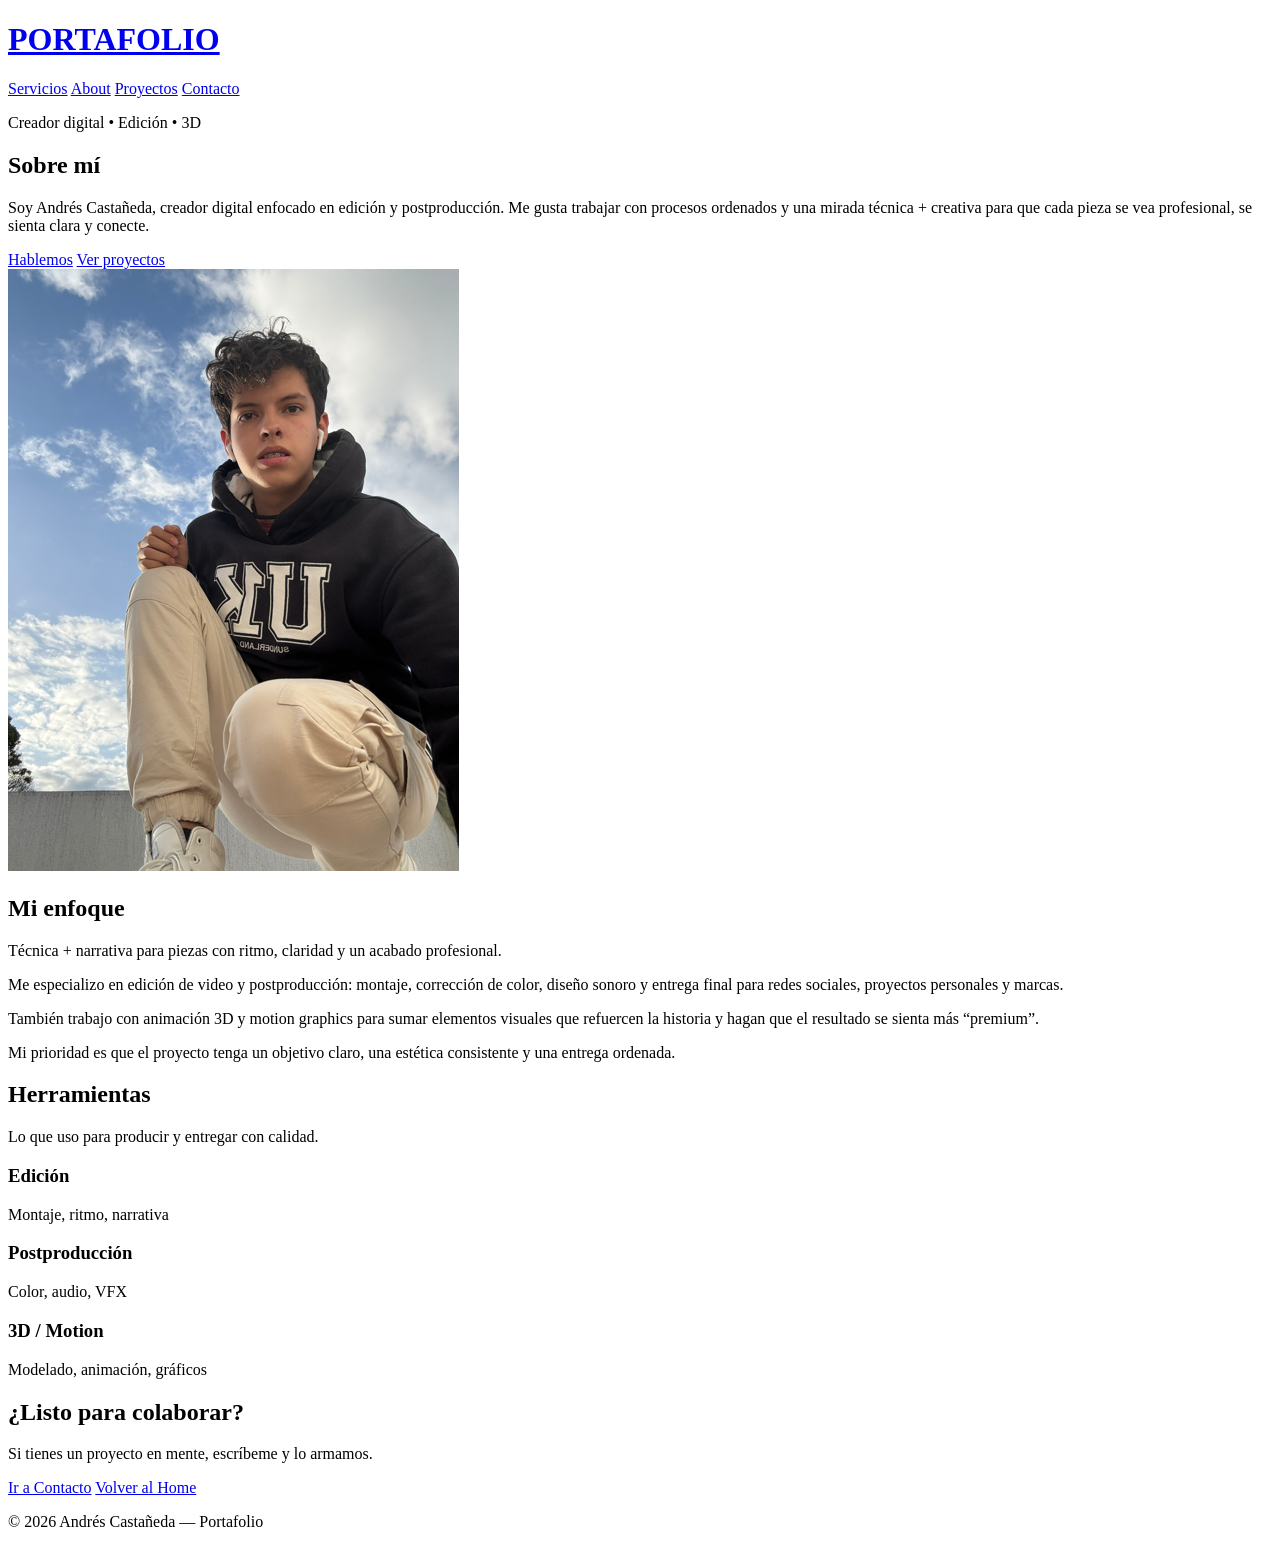
==== about-me.html @ d709783d "initial commit añadí los archivos originales de codepen" ====
<!DOCTYPE html>
<html lang="es">
<head>
  <meta charset="UTF-8" />
  <meta http-equiv="X-UA-Compatible" content="IE=edge" />
  <meta name="viewport" content="width=device-width, initial-scale=1.0" />
  <title>About - Andrés</title>
  <link rel="stylesheet" href="./Styles/about_me.css" />
</head>

<body>

  <header class="header">
    <div class="wrap header__inner">
      <h1 class="logo">
        <a href="index.html">PORTAFOLIO</a>
      </h1>

      <nav class="menu">
        <a href="index.html#servicios">Servicios</a>
        <a href="about.html" class="menu__cta" aria-current="page">About</a>
        <a href="index.html#proyectos">Proyectos</a>
        <a href="index.html#contacto">Contacto</a>
      </nav>
    </div>
  </header>

  <main>

    <section class="hero">
      <div class="wrap hero__grid">

        <div class="card hero__text">
          <p class="badge">Creador digital • Edición • 3D</p>
          <h2 class="hero__title">Sobre mí</h2>

          <p class="hero__paragraph">
            Soy Andrés Castañeda, creador digital enfocado en edición y postproducción. Me gusta trabajar con procesos
            ordenados y una mirada técnica + creativa para que cada pieza se vea profesional, se sienta clara y conecte.
          </p>

          <div class="buttons">
            <a class="btn btn--primary" href="index.html#contacto">Hablemos</a>
            <a class="btn btn--ghost" href="index.html#proyectos">Ver proyectos</a>
          </div>
        </div>

        <div class="card hero__image">
          <img
            src="./multimedia/Captura de pantalla 2026-04-11 182406.png"
            alt="Ilustración de una persona"
          />
        </div>

      </div>
    </section>

    <section class="section">
      <div class="wrap section__grid">

        <div class="section__title">
          <h2>Mi enfoque</h2>
          <p class="muted">
            Técnica + narrativa para piezas con ritmo, claridad y un acabado profesional.
          </p>
        </div>

        <div class="card section__content">
          <p>
            Me especializo en edición de video y postproducción: montaje, corrección de color, diseño sonoro
            y entrega final para redes sociales, proyectos personales y marcas.
          </p>

          <p>
            También trabajo con animación 3D y motion graphics para sumar elementos visuales que refuercen la historia
            y hagan que el resultado se sienta más “premium”.
          </p>

          <p>
            Mi prioridad es que el proyecto tenga un objetivo claro, una estética consistente y una entrega ordenada.
          </p>
        </div>

      </div>
    </section>

    <!--
    <section class="section section--compact">
      <div class="wrap stats">
        <div class="stat card">
          <h3>72</h3>
          <p class="muted">proyectos finalizados</p>
        </div>

        <div class="stat card">
          <h3>3</h3>
          <p class="muted">años de experiencia</p>
        </div>

        <div class="stat card">
          <h3>29</h3>
          <p class="muted">clientes</p>
        </div>
      </div>
    </section>
    -->

    <section class="section">
      <div class="wrap">
        <div class="section__head">
          <h2>Herramientas</h2>
          <p class="muted">Lo que uso para producir y entregar con calidad.</p>
        </div>

        <div class="grid-3">
          <article class="card service">
            <h3>Edición</h3>
            <p class="muted">Montaje, ritmo, narrativa</p>
          </article>

          <article class="card service">
            <h3>Postproducción</h3>
            <p class="muted">Color, audio, VFX</p>
          </article>

          <article class="card service">
            <h3>3D / Motion</h3>
            <p class="muted">Modelado, animación, gráficos</p>
          </article>
        </div>
      </div>
    </section>

    <section class="section section--footer">
      <div class="wrap">
        <div class="section__head">
          <h2>¿Listo para colaborar?</h2>
          <p class="muted">Si tienes un proyecto en mente, escríbeme y lo armamos.</p>
        </div>

        <div class="buttons">
          <a class="btn btn--primary" href="index.html#contacto">Ir a Contacto</a>
          <a class="btn btn--ghost" href="index.html">Volver al Home</a>
        </div>

        <footer class="footer">
          <p class="muted">© 2026 Andrés Castañeda — Portafolio</p>
        </footer>
      </div>
    </section>

  </main>

</body>
</html>
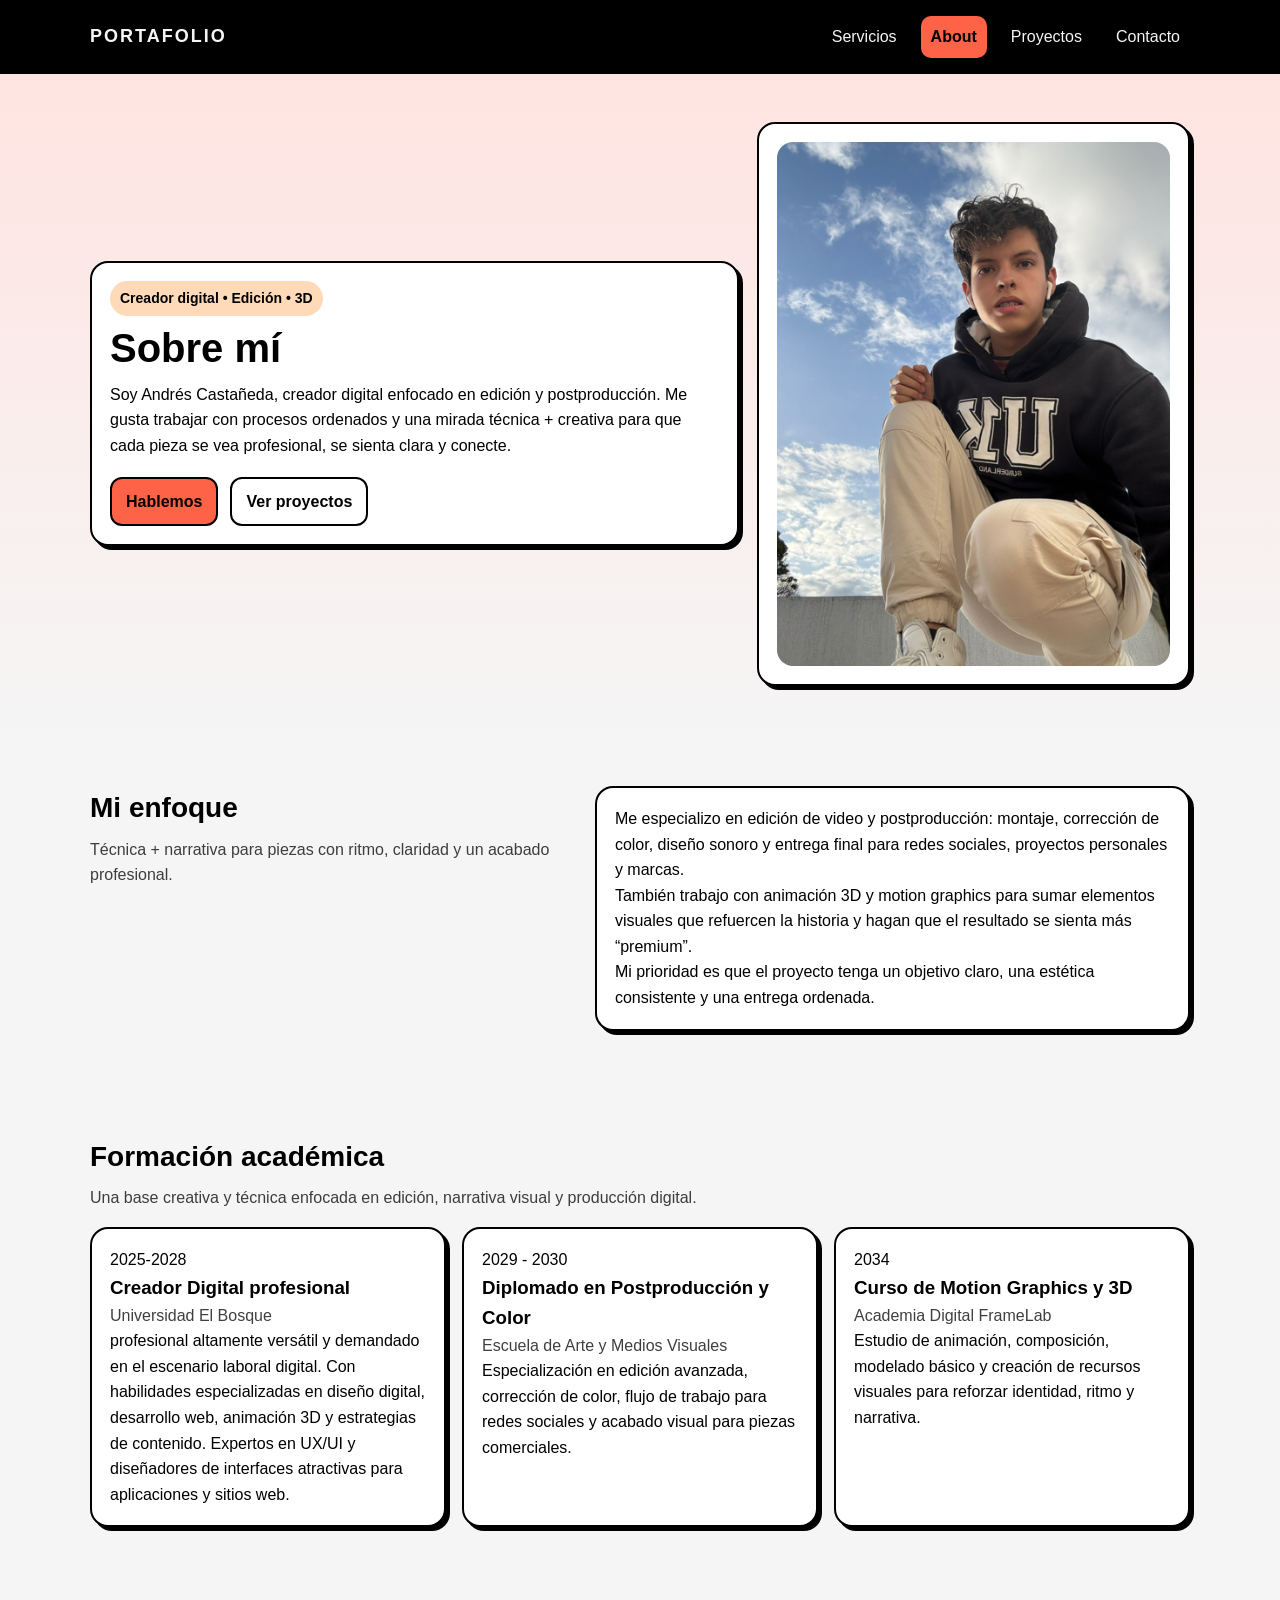
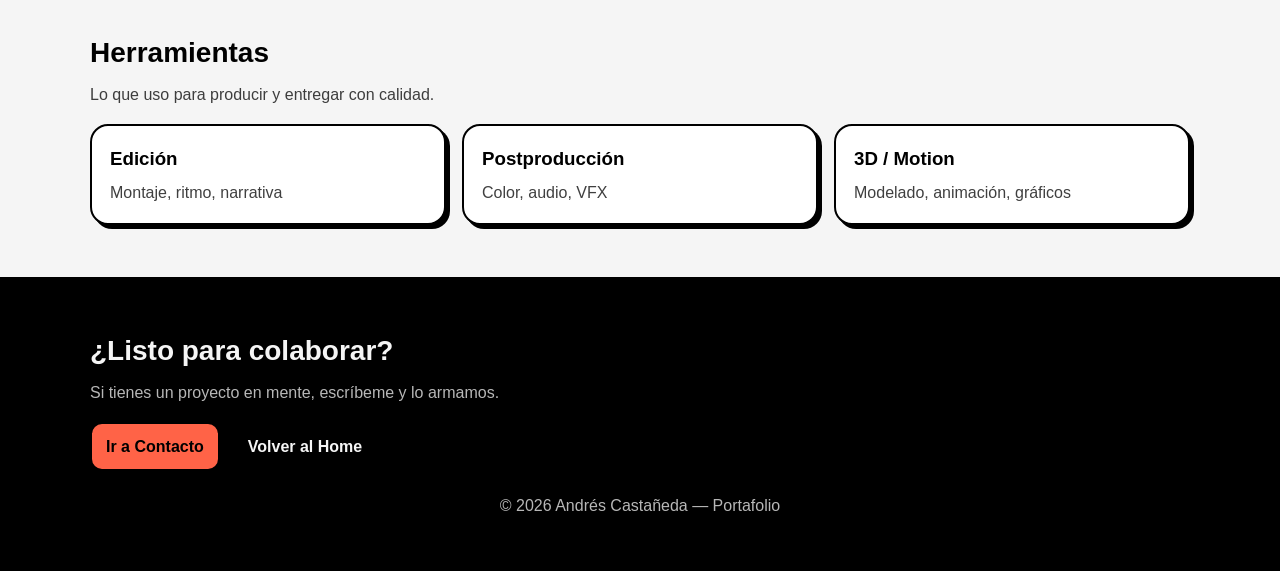
==== commit 1823f6ba: "correcion enlace css y seccion formacion corregi el link de el css y seccion de formacion profesiona" ====
--- a/about-me.html
+++ b/about-me.html
@@ -5,7 +5,7 @@
   <meta http-equiv="X-UA-Compatible" content="IE=edge" />
   <meta name="viewport" content="width=device-width, initial-scale=1.0" />
   <title>About - Andrés</title>
-  <link rel="stylesheet" href="./Styles/about_me.css" />
+  <link rel="stylesheet" href="./styles/about-me.css" />
 </head>
 
 <body>
@@ -84,6 +84,48 @@
       </div>
     </section>
 
+    <section class="section">
+  <div class="wrap">
+    <div class="section__head">
+      <h2>Formación académica</h2>
+      <p class="muted">Una base creativa y técnica enfocada en edición, narrativa visual y producción digital.</p>
+    </div>
+
+    <div class="grid-3">
+      <article class="card study">
+        <span class="study__year">2025-2028</span>
+        <h3>Creador Digital profesional</h3>
+        <p class="muted">Universidad El Bosque</p>
+        <p>
+          profesional altamente versátil y demandado en el escenario laboral digital. Con habilidades especializadas en diseño digital, desarrollo web, animación 3D y estrategias de contenido. Expertos en UX/UI y diseñadores de interfaces atractivas para aplicaciones y sitios web.
+        </p>
+      </article>
+
+      <article class="card study">
+        <span class="study__year">2029 - 2030</span>
+        <h3>Diplomado en Postproducción y Color</h3>
+        <p class="muted">Escuela de Arte y Medios Visuales</p>
+        <p>
+          Especialización en edición avanzada, corrección de color, flujo de trabajo
+          para redes sociales y acabado visual para piezas comerciales.
+        </p>
+      </article>
+
+      <article class="card study">
+        <span class="study__year">2034</span>
+        <h3>Curso de Motion Graphics y 3D</h3>
+        <p class="muted">Academia Digital FrameLab</p>
+        <p>
+          Estudio de animación, composición, modelado básico y creación de recursos
+          visuales para reforzar identidad, ritmo y narrativa.
+        </p>
+      </article>
+    </div>
+  </div>
+</section>
+
+
+
     <!--
     <section class="section section--compact">
       <div class="wrap stats">
--- a/styles/about-me.css
+++ b/styles/about-me.css
@@ -0,0 +1,226 @@
+:root{
+  --negro: #000000;
+  --durazno: #FFDAB9;
+  --tomate: #FF6347;
+  --gris: #F5F5F5;
+  --rosado: #FFE4E1;
+  }
+
+*{
+  box-sizing: border-box;
+  margin: 0;
+  padding: 0;
+}
+
+body{
+  font-family: Arial, helvetica, sans-serif;
+  background: var(--gris);
+  color: var(--negro);
+  line-height: 1.6;
+}
+.wrap{
+  width: 92%;
+  max-width: 1100px;
+  margin: 0 auto;
+}
+a{
+  color: inherit;
+  text-decoration: none;
+}
+.muted{
+  opacity:0.75;
+}
+.header{
+  background: var(--negro);
+  color: var(--gris);
+  position: sticky;
+  top: 0;
+  z-index: 10;
+}
+.header__inner{
+  display: flex;
+  align-items: center;
+  justify-content: space-between;
+  padding: 16px 0;
+}
+.logo{
+  font-size: 18px;
+  letter-spacing: 2px;
+}
+.menu{
+  display: flex;
+  gap: 14px;
+  align-items: center;
+  flex-wrap: wrap;
+}
+.menu a{
+  padding: 8px 10px;
+  border-radius: 10px;
+}
+.menu a:hover{
+  background: rgba(255, 255, 255, 0.12);
+}
+.menu__cta{
+  background: var(--tomate);
+  color: var(--negro);
+  font-weight: bold;
+}
+.menu__cta:hover{
+  filter: brightness(0.95);
+}
+.hero{
+  padding: 48px 0;
+  background: linear-gradient(180deg, var(--rosado), var(--gris));
+}
+.hero__grid{
+  display: grid;
+  gap: 18px;
+  grid-template-columns: 1fr;
+}
+@media (min-width: 900px){
+  .hero__grid{
+    grid-template-columns: 1.2fr 0.8fr;
+    align-items: center;
+  }
+}
+.hero__title{
+  font-size: 40px;
+  line-height: 1.1;
+  margin: 10px 0 12px;
+}
+.hero__paragraph{
+  margin-bottom: 18px;
+}
+.badge{
+  display: inline-block;
+  background: var(--durazno);
+  color: var(--negro);
+  padding: 6px 10px;
+  border-radius: 999px;
+  font-size: 14px;
+  font-weight: bold;
+}
+.hero__image img{
+  width: 100%;
+  display: block;
+  border-radius: 16px;
+}
+.card{
+  background: white;
+  border: 2px solid var(--negro);
+  border-radius: 18px;
+  padding: 18px;
+  box-shadow: 4px 4px 0 var(--negro);
+}
+.buttons{
+  display: flex;
+  gap: 12px;
+  flex-wrap: wrap;
+}
+.btn{
+  display: inline-block;
+  padding: 10px 14px;
+  border-radius: 12px;
+  border: 2px solid var(--negro);
+  font-weight: bold;
+}
+.btn--primary{
+  background: var(--tomate);
+  color: var(--negro);
+}
+.btn--primary:hover{
+  filter: brightness(0.95);
+}
+
+.btn--ghost{
+  background: transparent;
+}
+.btn--ghost:hover{
+  background: var(--durazno);
+}
+.section{
+  padding: 52px 0;
+}
+.section--compact{
+  padding: 28px 0 52px;
+}
+.section__head,
+.section__title{
+  margin-bottom: 16px;
+}
+.section h2{
+  font-size: 28px;
+  margin-bottom: 16px;
+}
+.section h2{
+  font-size: 28px;
+  margin-bottom: 6px;
+}
+.section__grid{
+  display: grid;
+  gap: 18px;
+  grid-template-columns: 1fr;
+}
+@media (min-width: 900px){
+  .section__grid{
+    grid-template-columns: 0.9fr 1.1fr;
+    align-items: start;
+  }
+}
+
+.grid-3{
+  display: grid;
+  gap: 16px;
+  grid-template-columns: 1fr;
+  margin-top: 16px;
+}
+
+@media (min-width: 850px){
+  .grid-3{
+    grid-template-columns: repeat(3, 1fr);
+  }
+}
+
+.stats{
+  display: grid;
+  gap: 16px;
+  grid-template-columns: 1fr;
+}
+
+@media (min-width: 850px){
+  .stats{
+    grid-template-columns: repeat(3, 1fr);
+  }
+}
+
+.stat h3{
+  font-size: 34px;
+}
+.service h3,
+.project h3{
+  margin-bottom: 6px;
+}
+
+.project__thumb{
+  height: 140px;
+  background: var(--durazno);
+  border: 2px solid var(--negro);
+  border-radius: 14px;
+  margin-bottom: 12px;
+}
+.testimonial .quote{
+  font-size: 16px;
+}
+
+.section--footer{
+  background: var(--negro);
+  color: var(--gris);
+}
+.section--footer .card{
+  background: var(--rosado);
+  color: var(--negro);
+}
+.footer{
+  margin-top: 22px;
+  text-align: center;
+}
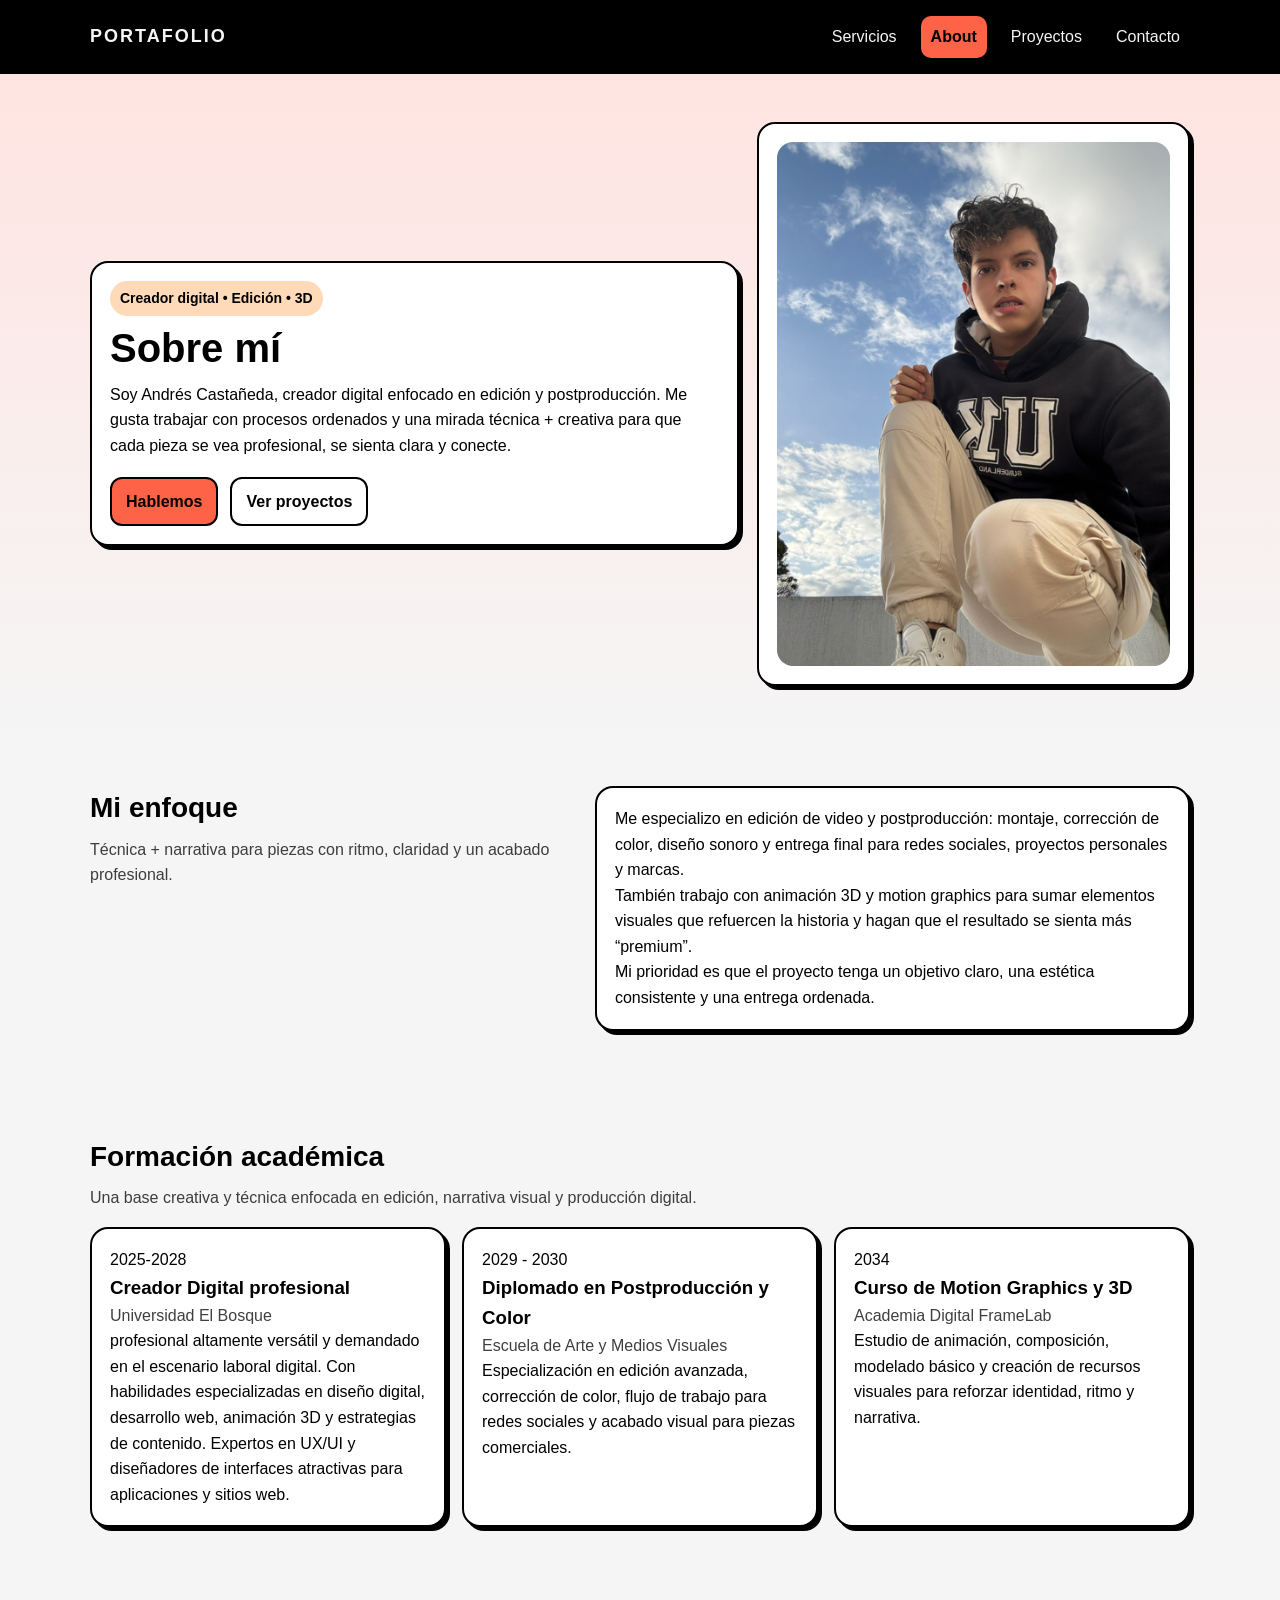
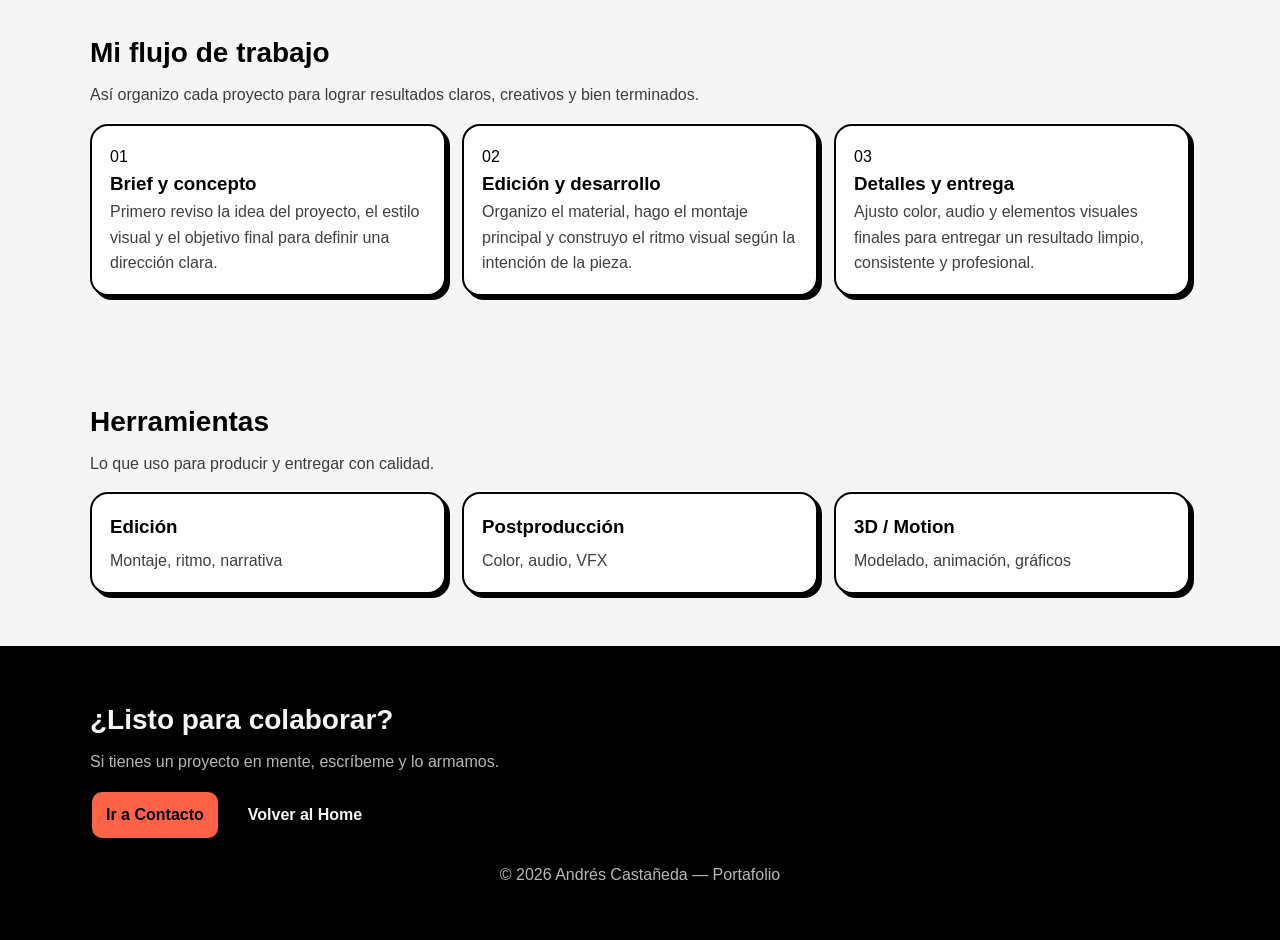
==== commit 057982e6: "seccion workflow nueva seccion de flujo de trabajo" ====
--- a/about-me.html
+++ b/about-me.html
@@ -124,7 +124,40 @@
   </div>
 </section>
 
-
+<section class="section">
+  <div class="wrap">
+    <div class="section__head">
+      <h2>Mi flujo de trabajo</h2>
+      <p class="muted">Así organizo cada proyecto para lograr resultados claros, creativos y bien terminados.</p>
+    </div>
+
+    <div class="grid-3">
+      <article class="card workflow">
+        <span class="workflow__number">01</span>
+        <h3>Brief y concepto</h3>
+        <p class="muted">
+          Primero reviso la idea del proyecto, el estilo visual y el objetivo final para definir una dirección clara.
+        </p>
+      </article>
+
+      <article class="card workflow">
+        <span class="workflow__number">02</span>
+        <h3>Edición y desarrollo</h3>
+        <p class="muted">
+          Organizo el material, hago el montaje principal y construyo el ritmo visual según la intención de la pieza.
+        </p>
+      </article>
+
+      <article class="card workflow">
+        <span class="workflow__number">03</span>
+        <h3>Detalles y entrega</h3>
+        <p class="muted">
+          Ajusto color, audio y elementos visuales finales para entregar un resultado limpio, consistente y profesional.
+        </p>
+      </article>
+    </div>
+  </div>
+</section>
 
     <!--
     <section class="section section--compact">
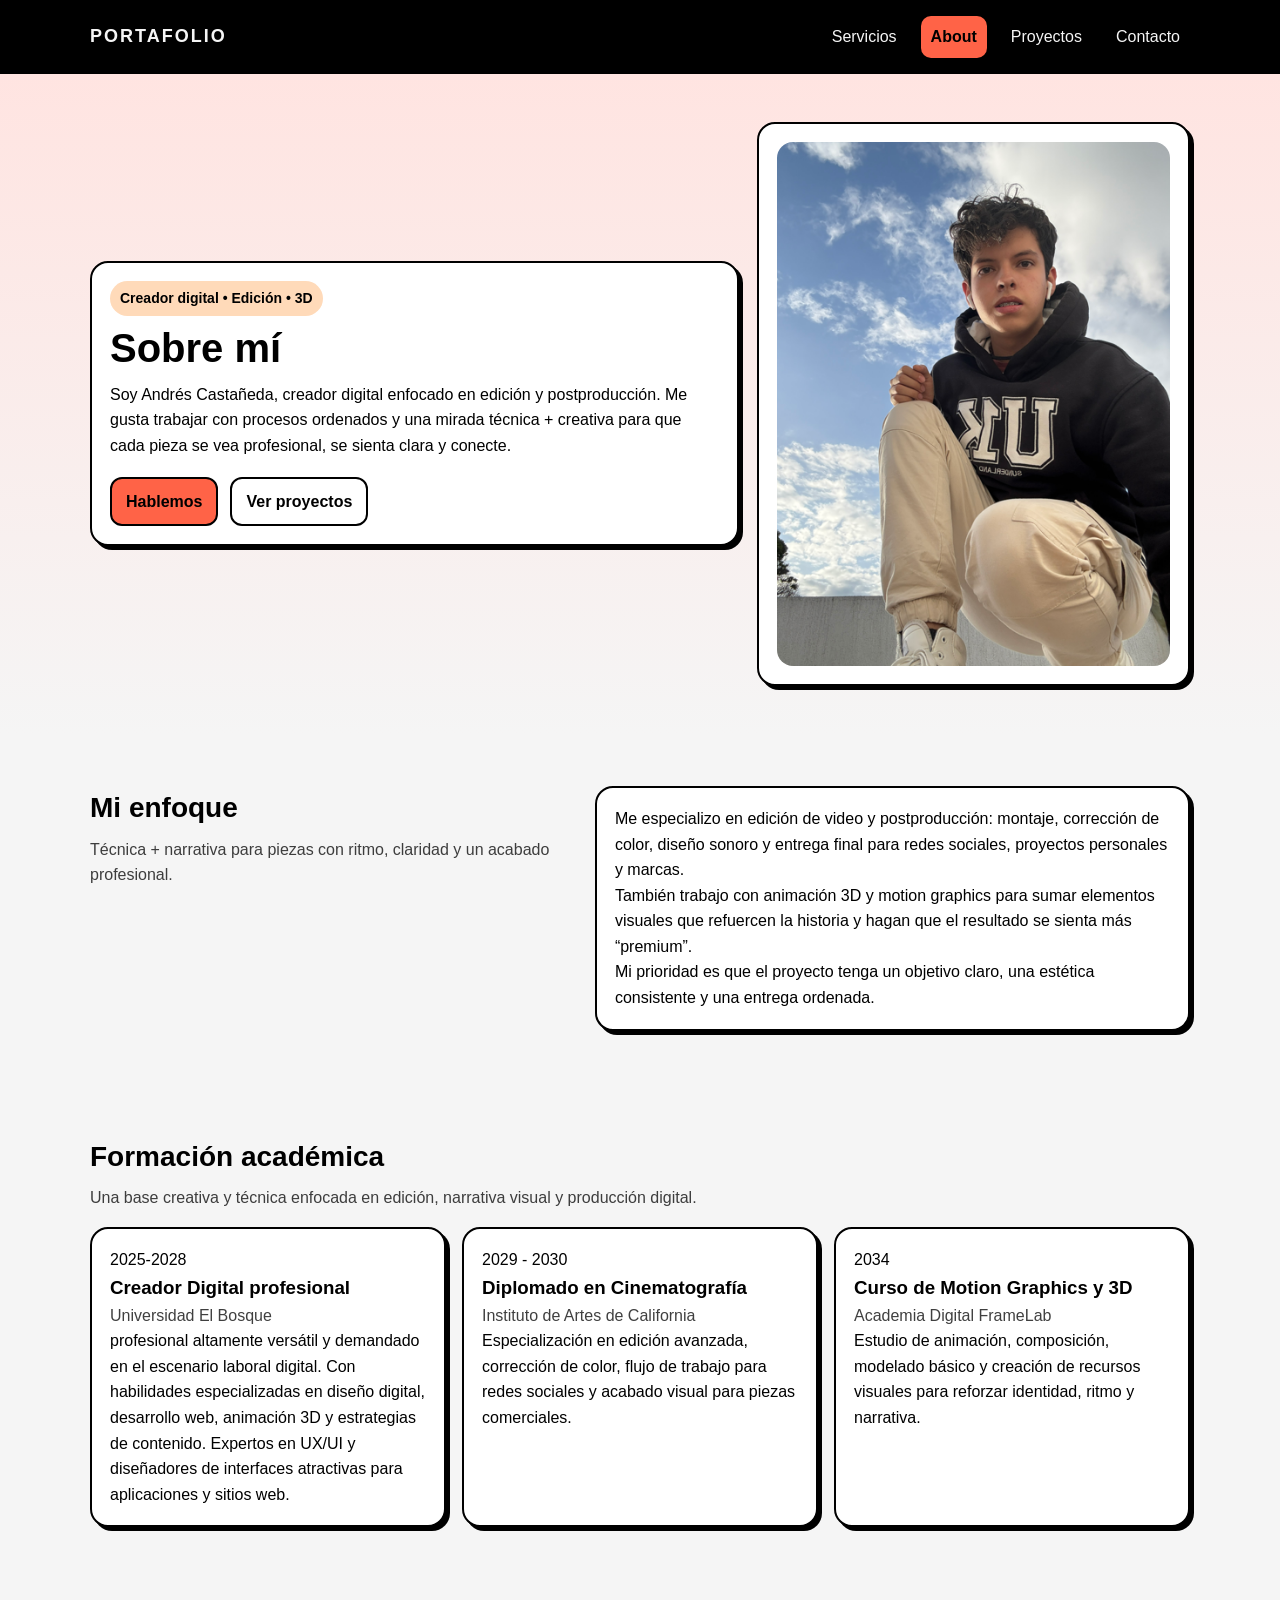
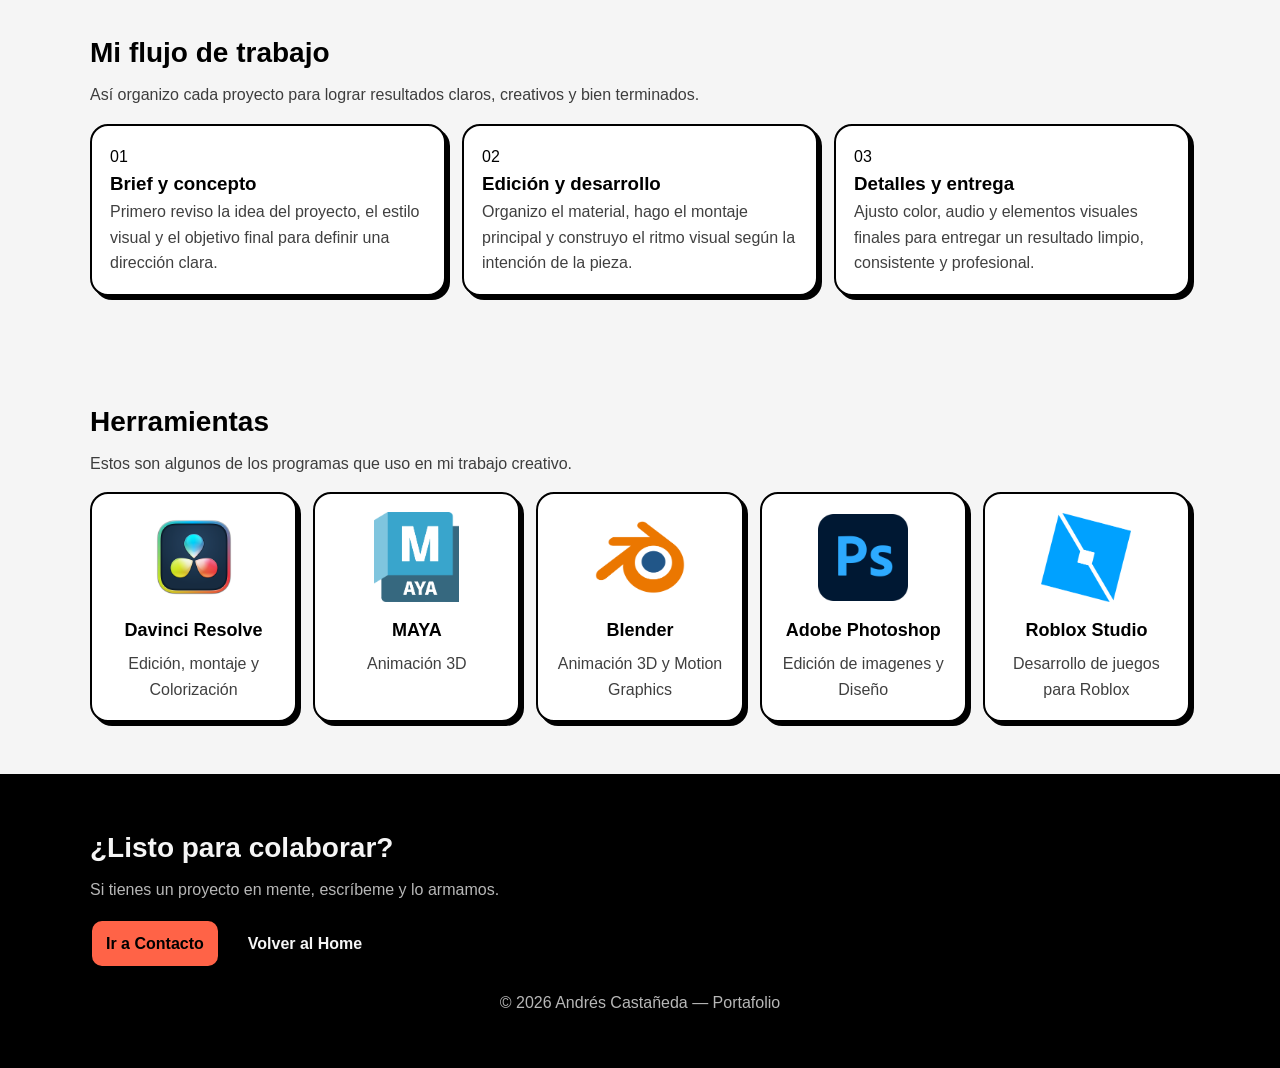
==== commit 212bd17f: "Texto en seccion de formacion más seccion de programas cambie textos y modifique la seccion de herra" ====
--- a/about-me.html
+++ b/about-me.html
@@ -103,8 +103,8 @@
 
       <article class="card study">
         <span class="study__year">2029 - 2030</span>
-        <h3>Diplomado en Postproducción y Color</h3>
-        <p class="muted">Escuela de Arte y Medios Visuales</p>
+        <h3>Diplomado en Cinematografía</h3>
+        <p class="muted">Instituto de Artes de California</p>
         <p>
           Especialización en edición avanzada, corrección de color, flujo de trabajo
           para redes sociales y acabado visual para piezas comerciales.
@@ -181,30 +181,55 @@
     -->
 
     <section class="section">
-      <div class="wrap">
-        <div class="section__head">
-          <h2>Herramientas</h2>
-          <p class="muted">Lo que uso para producir y entregar con calidad.</p>
-        </div>
-
-        <div class="grid-3">
-          <article class="card service">
-            <h3>Edición</h3>
-            <p class="muted">Montaje, ritmo, narrativa</p>
-          </article>
-
-          <article class="card service">
-            <h3>Postproducción</h3>
-            <p class="muted">Color, audio, VFX</p>
-          </article>
-
-          <article class="card service">
-            <h3>3D / Motion</h3>
-            <p class="muted">Modelado, animación, gráficos</p>
-          </article>
-        </div>
-      </div>
-    </section>
+  <div class="wrap">
+    <div class="section__head">
+      <h2>Herramientas</h2>
+      <p class="muted">Estos son algunos de los programas que uso en mi trabajo creativo.</p>
+    </div>
+
+    <div class="tools-grid">
+      <article class="card tool">
+        <div class="tool__logo">
+          <img src="./multimedia/DaVinci_Resolve_Studio.png" alt="Logo de davinci resolve">
+        </div>
+        <h3>Davinci Resolve</h3>
+        <p class="muted">Edición, montaje y Colorización</p>
+      </article>
+
+      <article class="card tool">
+        <div class="tool__logo">
+          <img src="./multimedia/autodesk-maya-seeklogo.png" alt="Logo de Maya">
+        </div>
+        <h3>MAYA</h3>
+        <p class="muted">Animación 3D</p>
+      </article>
+
+      <article class="card tool">
+        <div class="tool__logo">
+          <img src="./multimedia/Blender_logo_no_text.svg.png" alt="Logo de blender">
+        </div>
+        <h3>Blender</h3>
+        <p class="muted">Animación 3D y Motion Graphics</p>
+      </article>
+
+      <article class="card tool">
+        <div class="tool__logo">
+          <img src="./multimedia/Adobe_Photoshop_CC_icon.svg.png" alt="Logo de photoshop">
+        </div>
+        <h3>Adobe Photoshop</h3>
+        <p class="muted">Edición de imagenes y Diseño</p>
+      </article>
+
+      <article class="card tool">
+        <div class="tool__logo">
+          <img src="./multimedia/roblox-studio-seeklogo.png" alt="Logo de Roblox Studio">
+        </div>
+        <h3>Roblox Studio</h3>
+        <p class="muted">Desarrollo de juegos para Roblox</p>
+      </article>
+    </div>
+  </div>
+</section>
 
     <section class="section section--footer">
       <div class="wrap">
--- a/styles/about-me.css
+++ b/styles/about-me.css
@@ -223,4 +223,48 @@
 .footer{
   margin-top: 22px;
   text-align: center;
+}
+
+.tools-grid{
+  display: grid;
+  gap: 16px;
+  grid-template-columns: 1fr;
+  margin-top: 16px;
+}
+
+@media (min-width: 700px){
+  .tools-grid{
+    grid-template-columns: repeat(2, 1fr);
+  }
+}
+
+@media (min-width: 1000px){
+  .tools-grid{
+    grid-template-columns: repeat(5, 1fr);
+  }
+}
+
+.tool{
+  text-align: center;
+}
+
+.tool__logo{
+  width: 90px;
+  height: 90px;
+  margin: 0 auto 14px;
+  display: flex;
+  align-items: center;
+  justify-content: center;
+}
+
+.tool__logo img{
+  width: 100%;
+  height: 100%;
+  object-fit: contain;
+  display: block;
+}
+
+.tool h3{
+  font-size: 18px;
+  margin-bottom: 6px;
 }
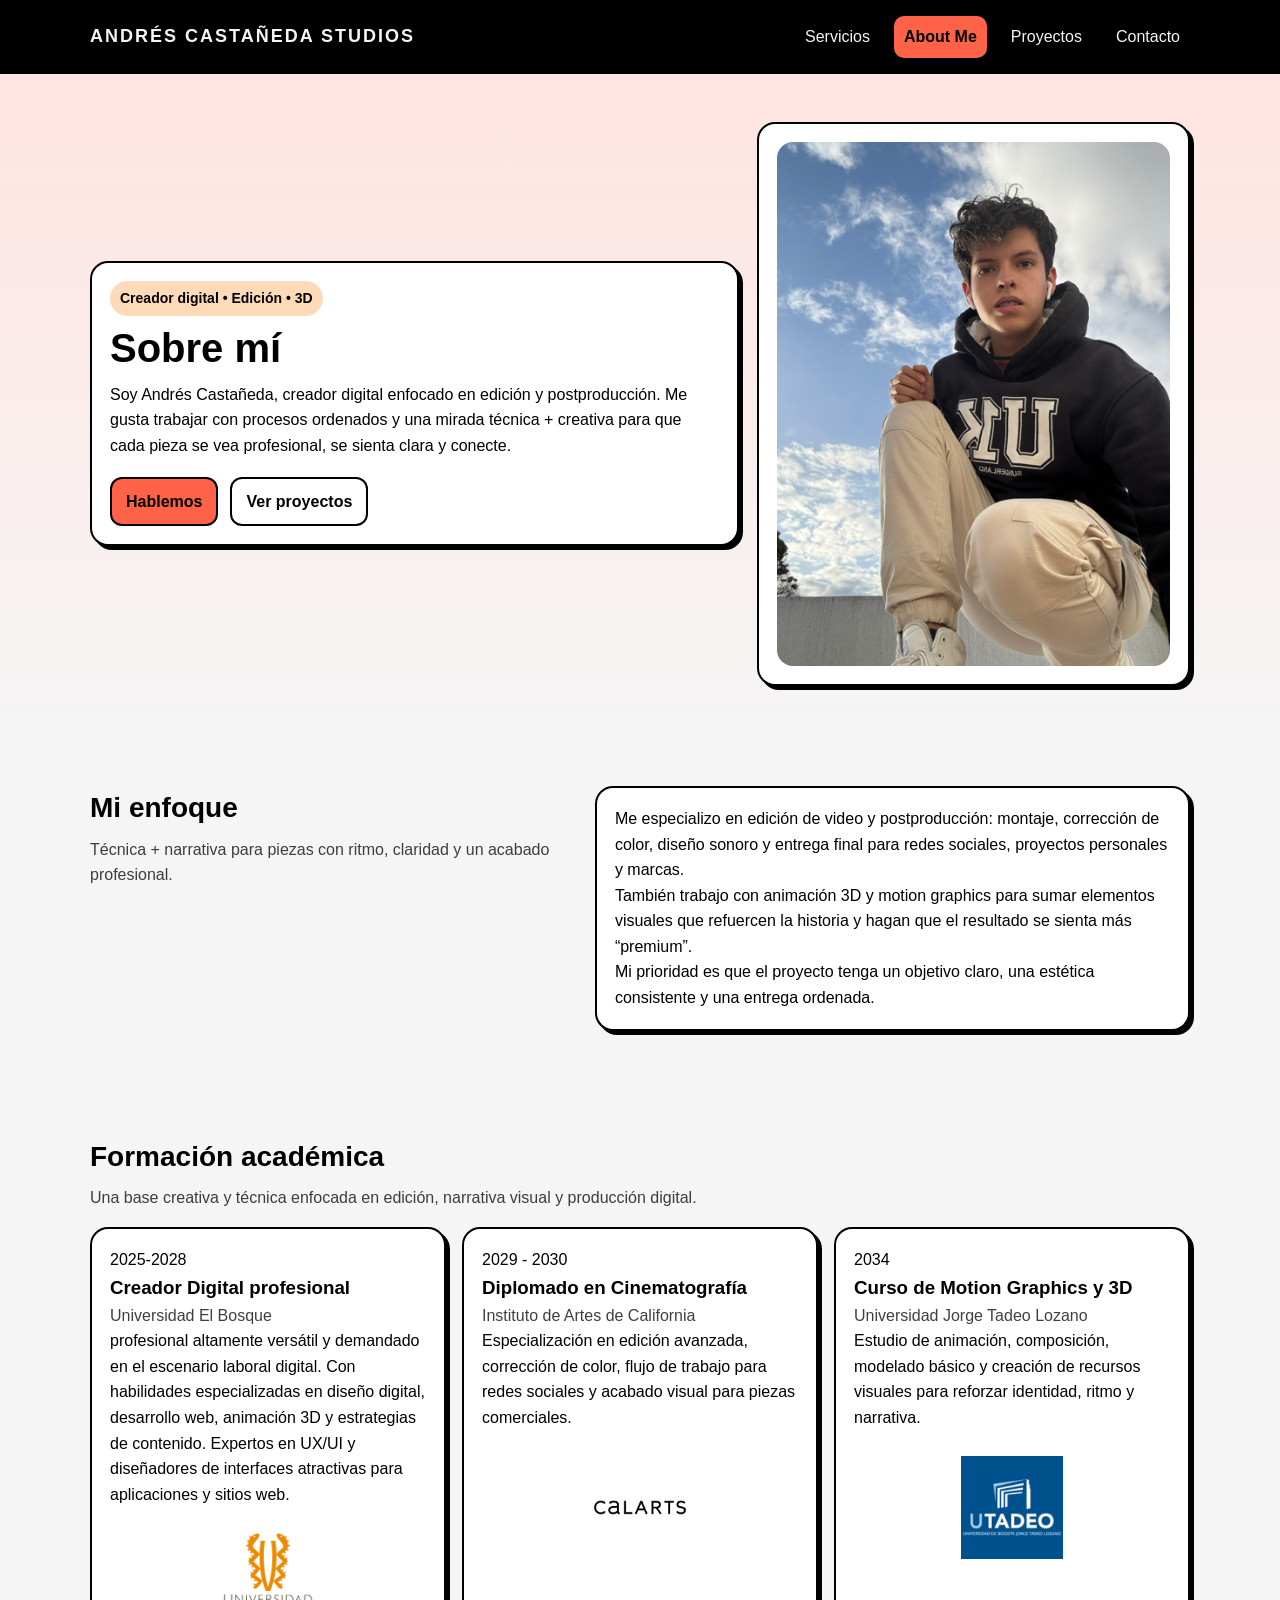
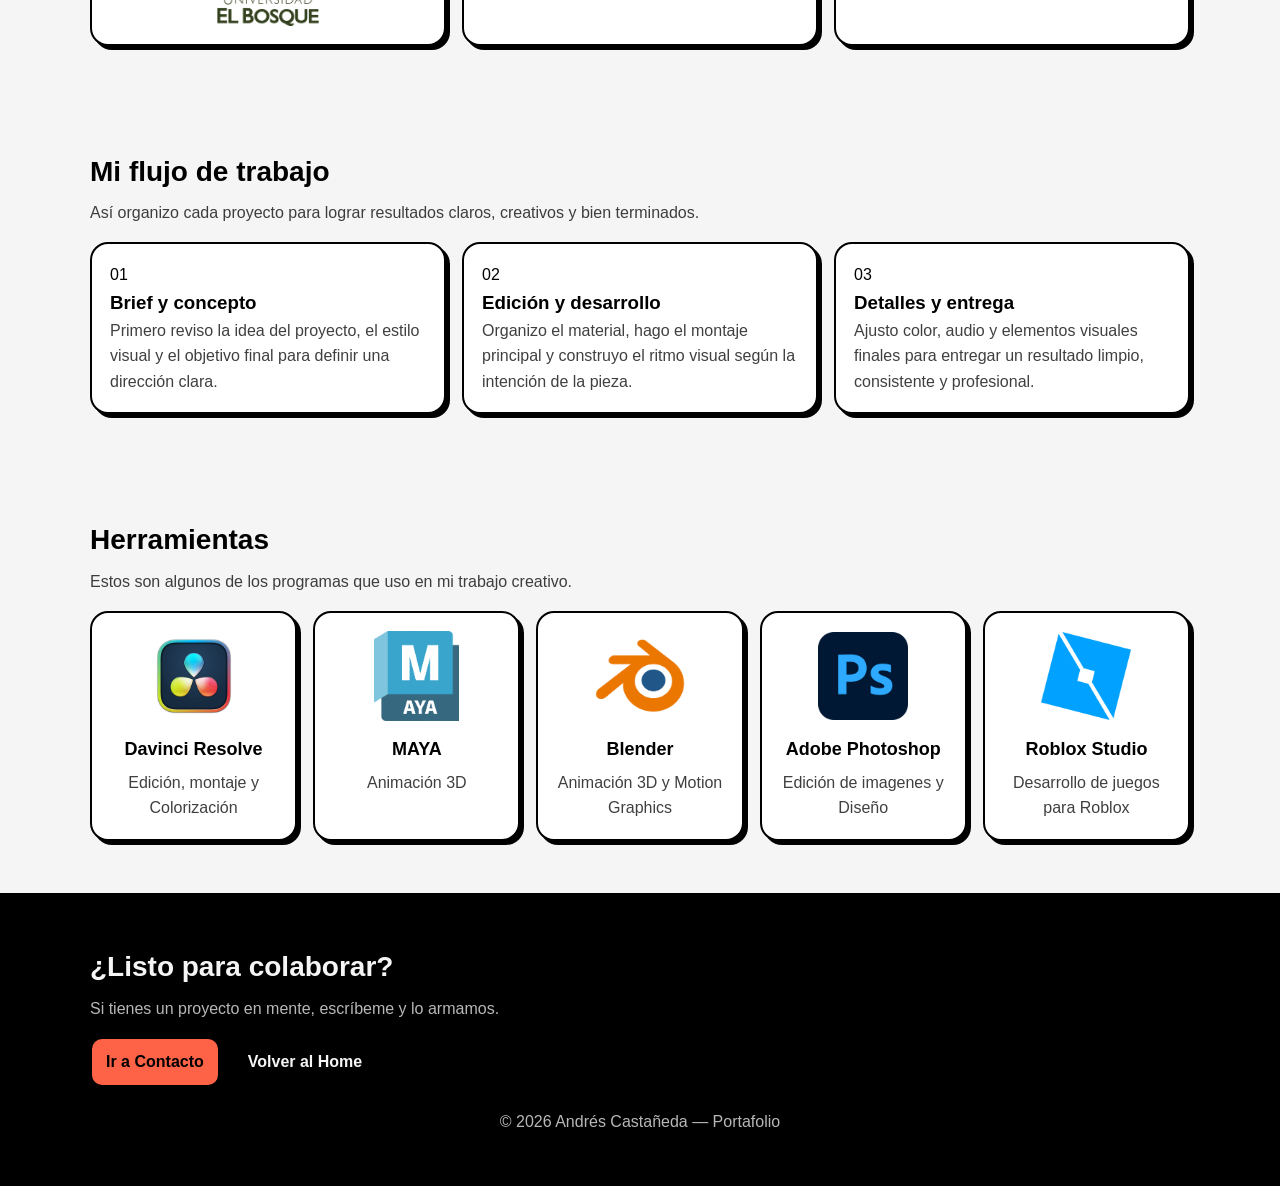
==== commit 8a5274f8: "modificacion de textos modificacion de textos" ====
--- a/about-me.html
+++ b/about-me.html
@@ -13,12 +13,12 @@
   <header class="header">
     <div class="wrap header__inner">
       <h1 class="logo">
-        <a href="index.html">PORTAFOLIO</a>
+        <a href="index.html">ANDRÉS CASTAÑEDA STUDIOS</a>
       </h1>
 
       <nav class="menu">
         <a href="index.html#servicios">Servicios</a>
-        <a href="about.html" class="menu__cta" aria-current="page">About</a>
+        <a href="about.html" class="menu__cta" aria-current="page">About Me</a>
         <a href="index.html#proyectos">Proyectos</a>
         <a href="index.html#contacto">Contacto</a>
       </nav>
@@ -85,44 +85,47 @@
     </section>
 
     <section class="section">
-  <div class="wrap">
-    <div class="section__head">
-      <h2>Formación académica</h2>
-      <p class="muted">Una base creativa y técnica enfocada en edición, narrativa visual y producción digital.</p>
-    </div>
-
-    <div class="grid-3">
-      <article class="card study">
-        <span class="study__year">2025-2028</span>
-        <h3>Creador Digital profesional</h3>
-        <p class="muted">Universidad El Bosque</p>
-        <p>
-          profesional altamente versátil y demandado en el escenario laboral digital. Con habilidades especializadas en diseño digital, desarrollo web, animación 3D y estrategias de contenido. Expertos en UX/UI y diseñadores de interfaces atractivas para aplicaciones y sitios web.
-        </p>
-      </article>
-
-      <article class="card study">
-        <span class="study__year">2029 - 2030</span>
-        <h3>Diplomado en Cinematografía</h3>
-        <p class="muted">Instituto de Artes de California</p>
-        <p>
-          Especialización en edición avanzada, corrección de color, flujo de trabajo
-          para redes sociales y acabado visual para piezas comerciales.
-        </p>
-      </article>
-
-      <article class="card study">
-        <span class="study__year">2034</span>
-        <h3>Curso de Motion Graphics y 3D</h3>
-        <p class="muted">Academia Digital FrameLab</p>
-        <p>
-          Estudio de animación, composición, modelado básico y creación de recursos
-          visuales para reforzar identidad, ritmo y narrativa.
-        </p>
-      </article>
-    </div>
-  </div>
-</section>
+        <div class="wrap">
+          <div class="section__head">
+            <h2>Formación académica</h2>
+            <p class="muted">Una base creativa y técnica enfocada en edición, narrativa visual y producción digital.</p>
+          </div>
+
+          <div class="grid-3">
+            <article class="card study">
+              <span class="study__year">2025-2028</span>
+              <h3>Creador Digital profesional</h3>
+              <p class="muted">Universidad El Bosque</p>
+              <p>
+                profesional altamente versátil y demandado en el escenario laboral digital. Con habilidades especializadas en diseño digital, desarrollo web, animación 3D y estrategias de contenido. Expertos en UX/UI y diseñadores de interfaces atractivas para aplicaciones y sitios web.
+              </p>
+              <img src="./multimedia/Logo_de_la_Universidad_El_Bosque.svg.png" alt="Logo de la Universidad El Bosque">
+            </article>
+
+            <article class="card study">
+              <span class="study__year">2029 - 2030</span>
+              <h3>Diplomado en Cinematografía</h3>
+              <p class="muted">Instituto de Artes de California</p>
+              <p>
+                Especialización en edición avanzada, corrección de color, flujo de trabajo
+                para redes sociales y acabado visual para piezas comerciales.
+              </p>
+              <img src="./multimedia/california-institute-of-the-arts-calarts-logo-png_seeklogo-310325.png">
+            </article>
+
+            <article class="card study">
+              <span class="study__year">2034</span>
+              <h3>Curso de Motion Graphics y 3D</h3>
+              <p class="muted">Universidad Jorge Tadeo Lozano</p>
+              <p>
+                Estudio de animación, composición, modelado básico y creación de recursos
+                visuales para reforzar identidad, ritmo y narrativa.
+              </p>
+              <img src="./multimedia/JTL.jpg" alt="Logo de la universidad Jorge Tadeo Lozano">
+            </article>
+          </div>
+        </div>
+      </section>
 
 <section class="section">
   <div class="wrap">
--- a/styles/about-me.css
+++ b/styles/about-me.css
@@ -171,7 +171,6 @@
 .grid-3{
   display: grid;
   gap: 16px;
-  grid-template-columns: 1fr;
   margin-top: 16px;
 }
 
@@ -179,6 +178,22 @@
   .grid-3{
     grid-template-columns: repeat(3, 1fr);
   }
+}
+
+.study {
+  max-width: 30vw;
+  display: flex;
+  flex-direction: column;
+  align-items: center;
+}
+
+.study__year, .study p, .study h3 {
+  width: 100%;
+}
+
+.study img {
+  margin-top: 2vw;
+  width: 8vw;
 }
 
 .stats{
